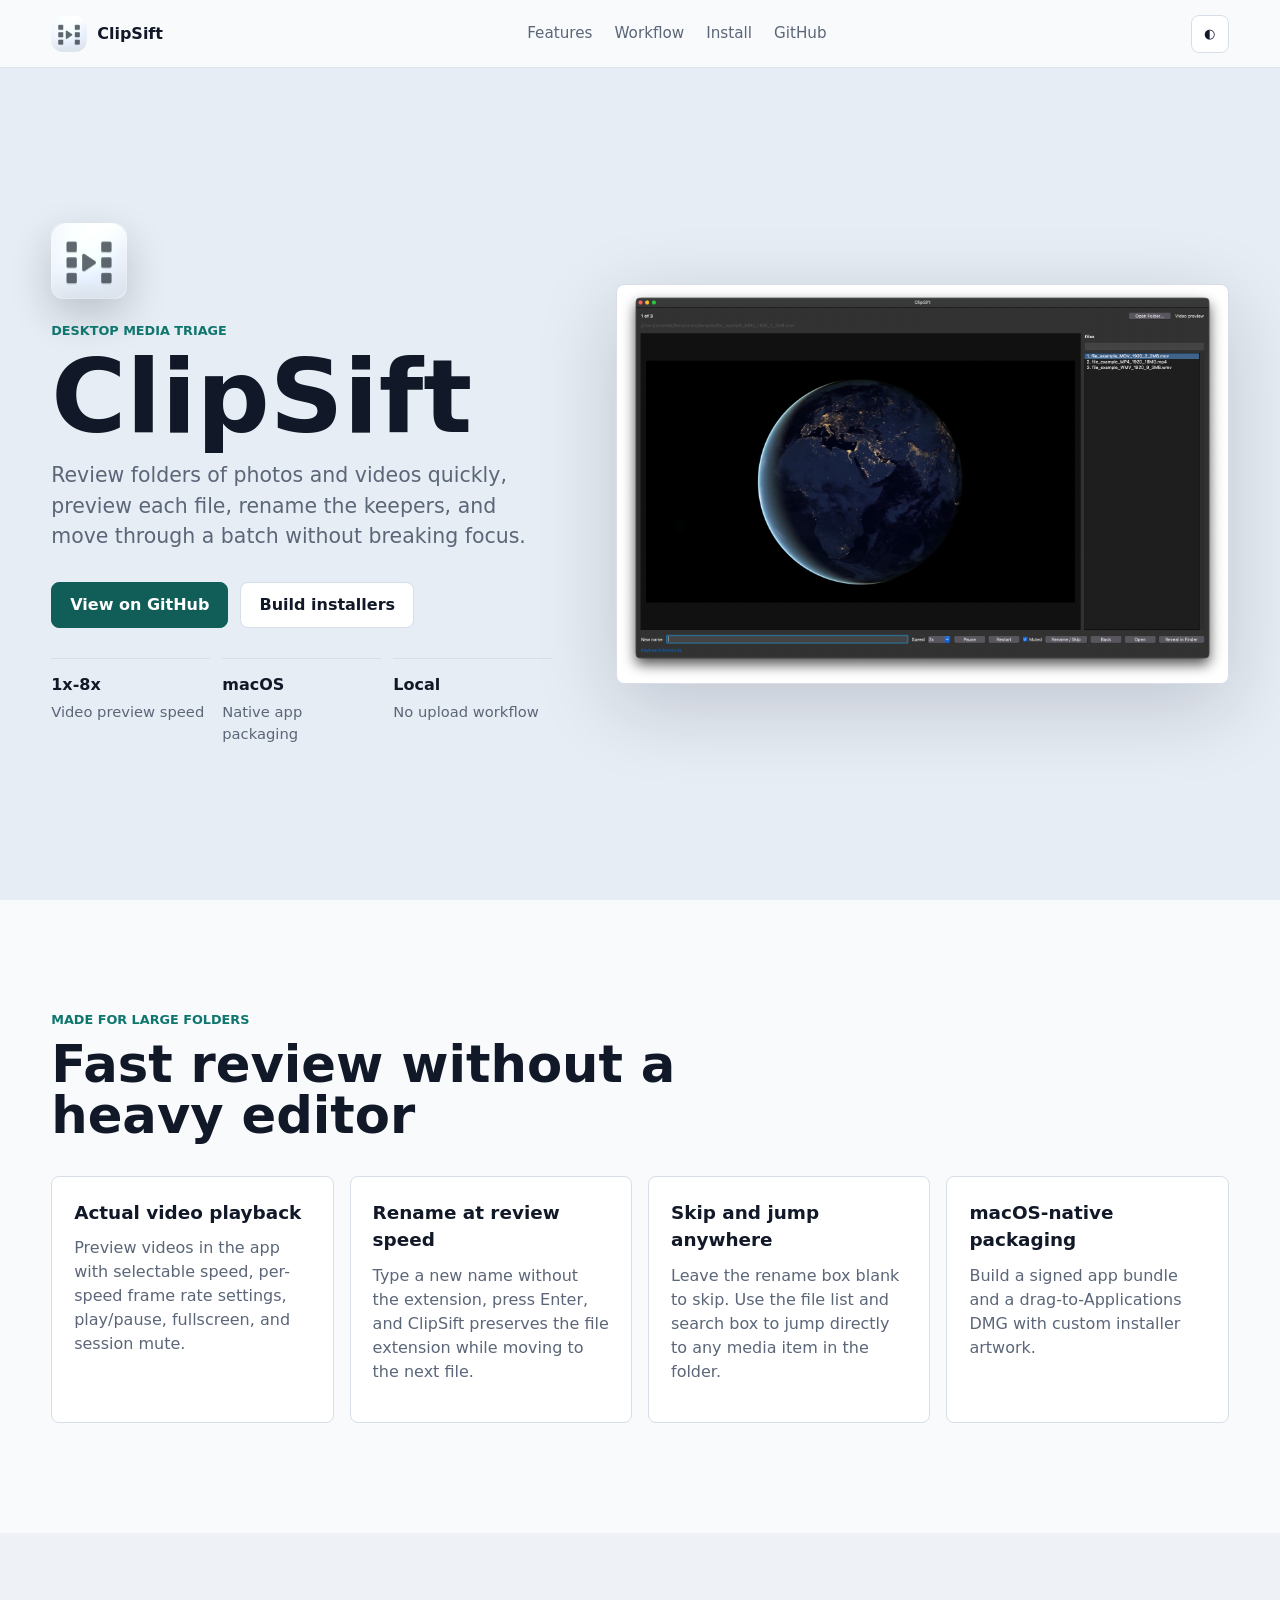
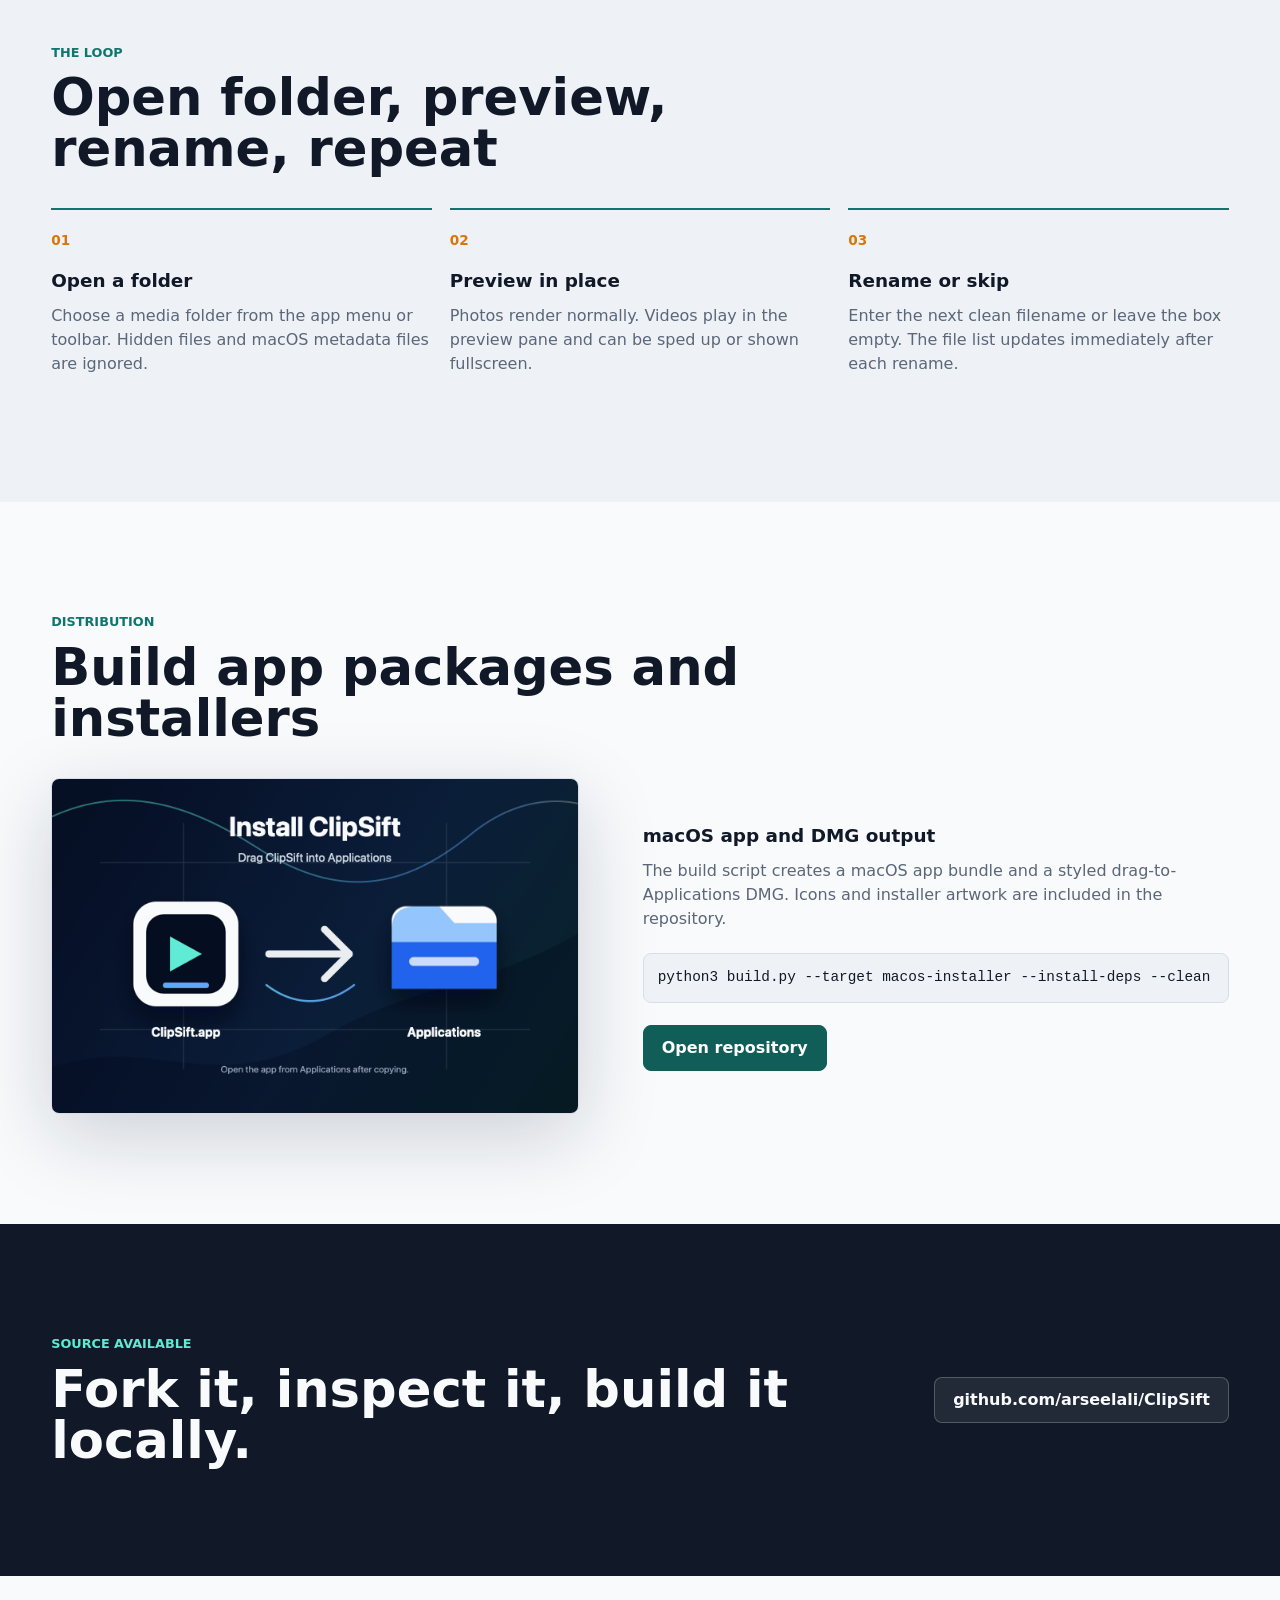
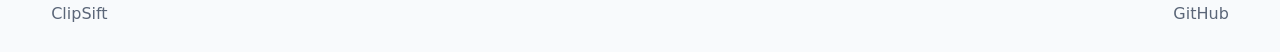
==== web/index.html @ e2be3283 "Add files via upload" ====
<!doctype html>
<html lang="en">
  <head>
    <meta charset="utf-8">
    <meta name="viewport" content="width=device-width, initial-scale=1">
    <meta name="description" content="ClipSift is a fast desktop tool for reviewing photos and videos, previewing media, and renaming files one by one.">
    <meta name="theme-color" content="#0f172a">
    <title>ClipSift | Fast Media Review and Rename Tool</title>
    <link rel="icon" href="assets/clipsift-light.png">
    <link rel="stylesheet" href="styles.css">
  </head>
  <body>
    <header class="site-header">
      <a class="brand" href="#top" aria-label="ClipSift home">
        <img src="assets/clipsift-light.png" alt="" width="36" height="36">
        <span>ClipSift</span>
      </a>
      <nav class="nav-links" aria-label="Primary navigation">
        <a href="#features">Features</a>
        <a href="#workflow">Workflow</a>
        <a href="#install">Install</a>
        <a href="https://github.com/arseelali/ClipSift/">GitHub</a>
      </nav>
      <button class="theme-toggle" type="button" aria-label="Toggle color theme">
        <span aria-hidden="true">◐</span>
      </button>
    </header>

    <main id="top">
      <section class="hero section-band">
        <div class="hero-copy">
          <img class="hero-icon" src="assets/clipsift-light.png" alt="ClipSift app icon">
          <p class="eyebrow">Desktop media triage</p>
          <h1>ClipSift</h1>
          <p class="lead">
            Review folders of photos and videos quickly, preview each file, rename the keepers, and move through a batch without breaking focus.
          </p>
          <div class="hero-actions">
            <a class="button primary" href="https://github.com/arseelali/ClipSift/">View on GitHub</a>
            <a class="button secondary" href="#install">Build installers</a>
          </div>
          <dl class="quick-stats" aria-label="ClipSift highlights">
            <div>
              <dt>1x-8x</dt>
              <dd>Video preview speed</dd>
            </div>
            <div>
              <dt>macOS</dt>
              <dd>Native app packaging</dd>
            </div>
            <div>
              <dt>Local</dt>
              <dd>No upload workflow</dd>
            </div>
          </dl>
        </div>

        <div class="mockup-frame" aria-label="ClipSift application screenshot demo">
          <img src="assets/demo.png" alt="1920 by 1080 ClipSift Demo">
        </div>
      </section>

      <section id="features" class="section">
        <div class="section-heading">
          <p class="eyebrow">Made for large folders</p>
          <h2>Fast review without a heavy editor</h2>
        </div>
        <div class="feature-grid">
          <article class="feature-card">
            <h3>Actual video playback</h3>
            <p>Preview videos in the app with selectable speed, per-speed frame rate settings, play/pause, fullscreen, and session mute.</p>
          </article>
          <article class="feature-card">
            <h3>Rename at review speed</h3>
            <p>Type a new name without the extension, press Enter, and ClipSift preserves the file extension while moving to the next file.</p>
          </article>
          <article class="feature-card">
            <h3>Skip and jump anywhere</h3>
            <p>Leave the rename box blank to skip. Use the file list and search box to jump directly to any media item in the folder.</p>
          </article>
          <article class="feature-card">
            <h3>macOS-native packaging</h3>
            <p>Build a signed app bundle and a drag-to-Applications DMG with custom installer artwork.</p>
          </article>
        </div>
      </section>

      <section id="workflow" class="section workflow">
        <div class="section-heading">
          <p class="eyebrow">The loop</p>
          <h2>Open folder, preview, rename, repeat</h2>
        </div>
        <div class="steps">
          <article>
            <span>01</span>
            <h3>Open a folder</h3>
            <p>Choose a media folder from the app menu or toolbar. Hidden files and macOS metadata files are ignored.</p>
          </article>
          <article>
            <span>02</span>
            <h3>Preview in place</h3>
            <p>Photos render normally. Videos play in the preview pane and can be sped up or shown fullscreen.</p>
          </article>
          <article>
            <span>03</span>
            <h3>Rename or skip</h3>
            <p>Enter the next clean filename or leave the box empty. The file list updates immediately after each rename.</p>
          </article>
        </div>
      </section>

      <section id="install" class="section install-section">
        <div class="section-heading">
          <p class="eyebrow">Distribution</p>
          <h2>Build app packages and installers</h2>
        </div>
        <div class="install-layout">
          <div class="installer-preview">
            <img src="assets/dmg-background.png" alt="ClipSift macOS drag-and-drop installer background">
          </div>
          <div class="install-copy">
            <h3>macOS app and DMG output</h3>
            <p>
              The build script creates a macOS app bundle and a styled drag-to-Applications DMG. Icons and installer artwork are included in the repository.
            </p>
            <div class="command-list" aria-label="Build commands">
              <code>python3 build.py --target macos-installer --install-deps --clean</code>
            </div>
            <a class="button primary" href="https://github.com/arseelali/ClipSift/">Open repository</a>
          </div>
        </div>
      </section>

      <section class="section source-section">
        <div>
          <p class="eyebrow">Source available</p>
          <h2>Fork it, inspect it, build it locally.</h2>
        </div>
        <a class="button secondary" href="https://github.com/arseelali/ClipSift/">github.com/arseelali/ClipSift</a>
      </section>
    </main>

    <footer class="site-footer">
      <span>ClipSift</span>
      <a href="https://github.com/arseelali/ClipSift/">GitHub</a>
    </footer>

    <script src="script.js"></script>
  </body>
</html>
---- web/styles.css ----
:root {
  color-scheme: light;
  --bg: #f8fafc;
  --surface: #ffffff;
  --surface-strong: #eef2f7;
  --ink: #111827;
  --muted: #5b6678;
  --line: #d8dee8;
  --brand: #0f766e;
  --brand-strong: #115e59;
  --accent: #d97706;
  --hero-bg: #e7edf4;
  --shadow: 0 22px 80px rgba(15, 23, 42, 0.18);
}

:root[data-theme="dark"] {
  color-scheme: dark;
  --bg: #0a0f1a;
  --surface: #111827;
  --surface-strong: #182235;
  --ink: #f8fafc;
  --muted: #a8b3c5;
  --line: #2b3547;
  --brand: #5eead4;
  --brand-strong: #99f6e4;
  --accent: #f59e0b;
  --hero-bg: #0f172a;
  --shadow: 0 22px 80px rgba(0, 0, 0, 0.38);
}

* {
  box-sizing: border-box;
}

html {
  scroll-behavior: smooth;
}

body {
  margin: 0;
  background: var(--bg);
  color: var(--ink);
  font-family: Inter, ui-sans-serif, system-ui, -apple-system, BlinkMacSystemFont, "Segoe UI", sans-serif;
  line-height: 1.5;
}

a {
  color: inherit;
  text-decoration: none;
}

img {
  display: block;
  max-width: 100%;
}

.site-header {
  position: sticky;
  top: 0;
  z-index: 10;
  display: flex;
  align-items: center;
  justify-content: space-between;
  gap: 24px;
  min-height: 68px;
  padding: 12px clamp(18px, 4vw, 56px);
  border-bottom: 1px solid color-mix(in srgb, var(--line), transparent 25%);
  background: color-mix(in srgb, var(--bg), transparent 10%);
  backdrop-filter: blur(16px);
}

.brand {
  display: inline-flex;
  align-items: center;
  gap: 10px;
  font-weight: 760;
}

.brand img,
.hero-icon {
  border-radius: 12px;
}

.nav-links {
  display: flex;
  align-items: center;
  gap: 22px;
  color: var(--muted);
  font-size: 0.95rem;
}

.nav-links a:hover {
  color: var(--ink);
}

.theme-toggle {
  display: inline-grid;
  place-items: center;
  width: 38px;
  height: 38px;
  border: 1px solid var(--line);
  border-radius: 8px;
  background: var(--surface);
  color: var(--ink);
  cursor: pointer;
}

.section-band {
  background: var(--hero-bg);
}

.hero {
  display: grid;
  grid-template-columns: minmax(0, 0.9fr) minmax(420px, 1.1fr);
  gap: clamp(28px, 5vw, 72px);
  align-items: center;
  min-height: calc(100vh - 68px);
  padding: clamp(48px, 7vw, 92px) clamp(18px, 4vw, 56px);
  overflow: hidden;
}

.hero-copy {
  max-width: 650px;
}

.hero-icon {
  width: 76px;
  height: 76px;
  margin-bottom: 22px;
  box-shadow: 0 16px 40px rgba(15, 23, 42, 0.2);
}

.eyebrow {
  margin: 0 0 10px;
  color: var(--brand);
  font-size: 0.8rem;
  font-weight: 780;
  text-transform: uppercase;
}

h1,
h2,
h3,
p {
  margin-top: 0;
}

h1 {
  margin-bottom: 16px;
  font-size: clamp(3.6rem, 8vw, 7.8rem);
  line-height: 0.92;
}

h2 {
  margin-bottom: 12px;
  font-size: clamp(2rem, 4vw, 4.2rem);
  line-height: 1;
}

h3 {
  margin-bottom: 10px;
  font-size: 1.15rem;
}

.lead {
  max-width: 58ch;
  color: var(--muted);
  font-size: clamp(1.08rem, 1.6vw, 1.28rem);
}

.hero-actions {
  display: flex;
  flex-wrap: wrap;
  gap: 12px;
  margin: 30px 0;
}

.button {
  display: inline-flex;
  align-items: center;
  justify-content: center;
  min-height: 46px;
  padding: 0 18px;
  border-radius: 8px;
  border: 1px solid var(--line);
  font-weight: 720;
}

.button.primary {
  border-color: var(--brand-strong);
  background: var(--brand-strong);
  color: #ffffff;
}

:root[data-theme="dark"] .button.primary {
  color: #082f2c;
}

.button.secondary {
  background: var(--surface);
}

.quick-stats {
  display: grid;
  grid-template-columns: repeat(3, minmax(0, 1fr));
  gap: 12px;
  max-width: 620px;
  margin: 0;
}

.quick-stats div {
  border-top: 1px solid var(--line);
  padding-top: 14px;
}

.quick-stats dt {
  font-weight: 780;
}

.quick-stats dd {
  margin: 4px 0 0;
  color: var(--muted);
  font-size: 0.92rem;
}

.mockup-frame {
  border: 1px solid var(--line);
  border-radius: 8px;
  background: var(--surface);
  box-shadow: var(--shadow);
  overflow: hidden;
}

.mockup-frame img {
  width: auto;
}

.section {
  padding: clamp(60px, 9vw, 110px) clamp(18px, 4vw, 56px);
}

.section-heading {
  max-width: 760px;
  margin-bottom: 34px;
}

.feature-grid {
  display: grid;
  grid-template-columns: repeat(4, minmax(0, 1fr));
  gap: 16px;
}

.feature-card {
  min-height: 230px;
  border: 1px solid var(--line);
  border-radius: 8px;
  padding: 22px;
  background: var(--surface);
}

.feature-card p,
.steps p,
.install-copy p {
  color: var(--muted);
}

.workflow {
  background: var(--surface-strong);
}

.steps {
  display: grid;
  grid-template-columns: repeat(3, minmax(0, 1fr));
  gap: 18px;
}

.steps article {
  border-top: 2px solid var(--brand);
  padding-top: 20px;
}

.steps span {
  display: block;
  margin-bottom: 16px;
  color: var(--accent);
  font-size: 0.85rem;
  font-weight: 800;
}

.install-layout {
  display: grid;
  grid-template-columns: minmax(320px, 0.9fr) minmax(0, 1fr);
  gap: clamp(24px, 5vw, 64px);
  align-items: center;
}

.installer-preview {
  border: 1px solid var(--line);
  border-radius: 8px;
  overflow: hidden;
  background: var(--surface);
  box-shadow: var(--shadow);
}

.install-copy {
  max-width: 660px;
}

.command-list {
  display: grid;
  gap: 10px;
  margin: 22px 0;
}

.command-list code {
  display: block;
  overflow-x: auto;
  border: 1px solid var(--line);
  border-radius: 8px;
  padding: 13px 14px;
  background: var(--surface-strong);
  color: var(--ink);
  font-size: 0.9rem;
}

.source-section {
  display: flex;
  align-items: center;
  justify-content: space-between;
  gap: 24px;
  background: #111827;
  color: #f8fafc;
}

.source-section .eyebrow {
  color: #5eead4;
}

.source-section h2 {
  margin: 0;
}

.source-section .button {
  border-color: rgba(255, 255, 255, 0.22);
  background: rgba(255, 255, 255, 0.08);
}

.site-footer {
  display: flex;
  justify-content: space-between;
  gap: 18px;
  padding: 26px clamp(18px, 4vw, 56px);
  color: var(--muted);
}

@media (max-width: 980px) {
  .hero,
  .install-layout {
    grid-template-columns: 1fr;
  }

  .hero {
    min-height: auto;
  }

  .feature-grid {
    grid-template-columns: repeat(2, minmax(0, 1fr));
  }
}

@media (max-width: 720px) {
  .site-header {
    align-items: flex-start;
  }

  .nav-links {
    display: none;
  }

  .quick-stats,
  .steps,
  .feature-grid {
    grid-template-columns: 1fr;
  }

  .source-section {
    align-items: flex-start;
    flex-direction: column;
  }
}
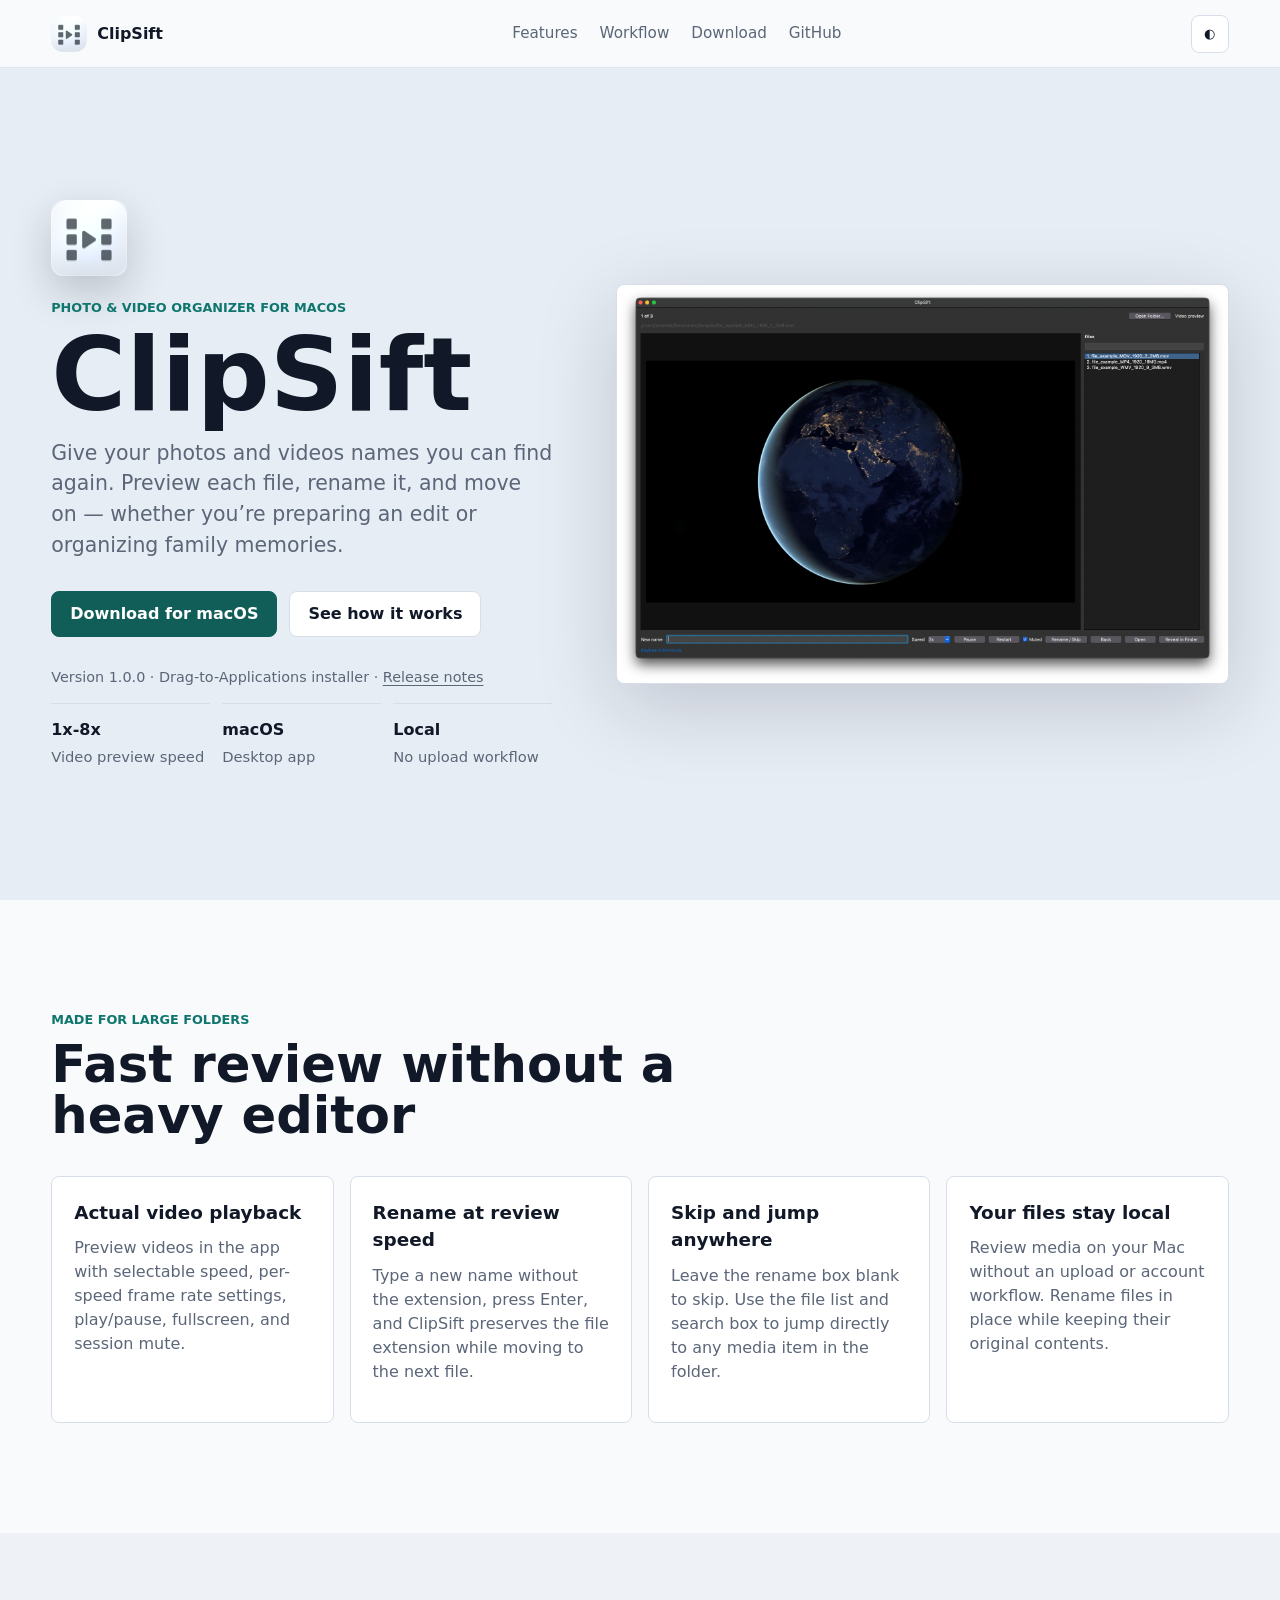
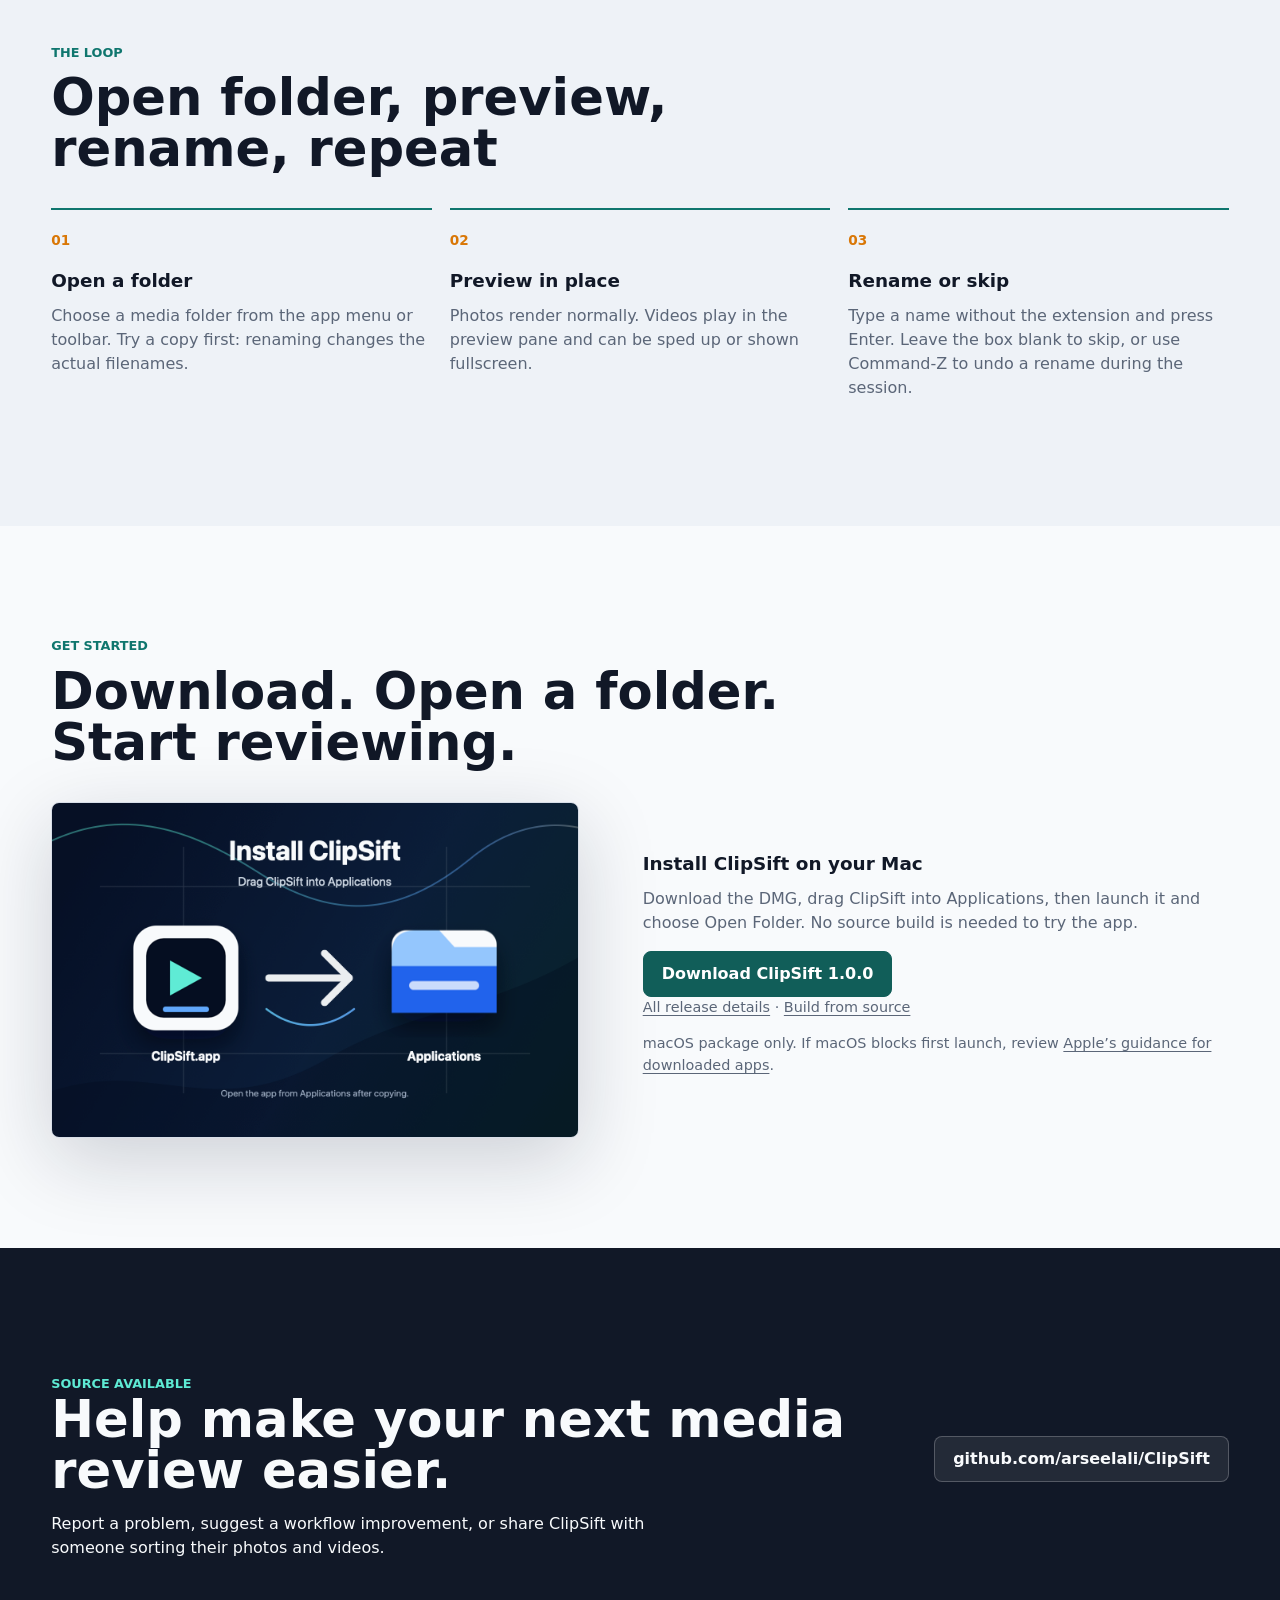
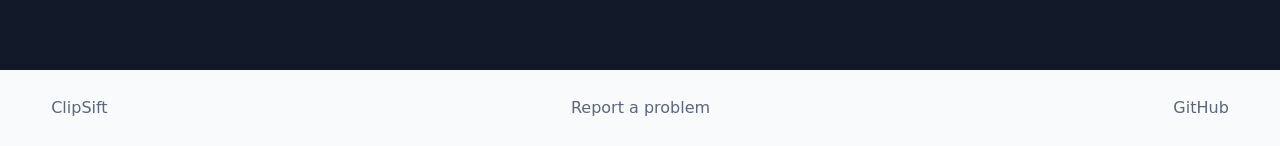
==== commit 9dc7d730: "Lead the ClipSift website with downloads and clear media workflows" ====
--- a/web/index.html
+++ b/web/index.html
@@ -3,9 +3,22 @@
   <head>
     <meta charset="utf-8">
     <meta name="viewport" content="width=device-width, initial-scale=1">
-    <meta name="description" content="ClipSift is a fast desktop tool for reviewing photos and videos, previewing media, and renaming files one by one.">
+    <meta name="description" content="Review and rename photos and videos on your Mac. ClipSift combines local previews, 1×–8× video playback, and a keyboard workflow. Download the macOS app.">
+    <link rel="canonical" href="https://arseelali.github.io/ClipSift/web/">
+    <meta property="og:type" content="website">
+    <meta property="og:title" content="ClipSift — Review and rename photos &amp; videos on macOS">
+    <meta property="og:description" content="Give camera clips and personal media useful names. Preview, rename, skip, repeat — all on your Mac.">
+    <meta property="og:url" content="https://arseelali.github.io/ClipSift/web/">
+    <meta property="og:image" content="https://arseelali.github.io/ClipSift/web/assets/social-preview.png">
+    <meta property="og:image:width" content="1280">
+    <meta property="og:image:height" content="640">
+    <meta property="og:image:alt" content="ClipSift: review and rename photos and videos on macOS">
+    <meta name="twitter:card" content="summary_large_image">
+    <meta name="twitter:title" content="ClipSift — Review and rename photos &amp; videos on macOS">
+    <meta name="twitter:description" content="Preview photos and videos, rename files, and move through your media folder without breaking focus.">
+    <meta name="twitter:image" content="https://arseelali.github.io/ClipSift/web/assets/social-preview.png">
     <meta name="theme-color" content="#0f172a">
-    <title>ClipSift | Fast Media Review and Rename Tool</title>
+    <title>ClipSift — Photo &amp; Video Review and Rename App for macOS</title>
     <link rel="icon" href="assets/clipsift-light.png">
     <link rel="stylesheet" href="styles.css">
   </head>
@@ -18,7 +31,7 @@
       <nav class="nav-links" aria-label="Primary navigation">
         <a href="#features">Features</a>
         <a href="#workflow">Workflow</a>
-        <a href="#install">Install</a>
+        <a href="#install">Download</a>
         <a href="https://github.com/arseelali/ClipSift/">GitHub</a>
       </nav>
       <button class="theme-toggle" type="button" aria-label="Toggle color theme">
@@ -30,15 +43,16 @@
       <section class="hero section-band">
         <div class="hero-copy">
           <img class="hero-icon" src="assets/clipsift-light.png" alt="ClipSift app icon">
-          <p class="eyebrow">Desktop media triage</p>
+          <p class="eyebrow">Photo &amp; video organizer for macOS</p>
           <h1>ClipSift</h1>
           <p class="lead">
-            Review folders of photos and videos quickly, preview each file, rename the keepers, and move through a batch without breaking focus.
+            Give your photos and videos names you can find again. Preview each file, rename it, and move on — whether you’re preparing an edit or organizing family memories.
           </p>
           <div class="hero-actions">
-            <a class="button primary" href="https://github.com/arseelali/ClipSift/">View on GitHub</a>
-            <a class="button secondary" href="#install">Build installers</a>
+            <a class="button primary" href="https://github.com/arseelali/ClipSift/releases/download/v1.0.0/ClipSift-1.0.0-macOS.dmg">Download for macOS</a>
+            <a class="button secondary" href="#workflow">See how it works</a>
           </div>
+          <p class="download-note">Version 1.0.0 · Drag-to-Applications installer · <a href="https://github.com/arseelali/ClipSift/releases/latest">Release notes</a></p>
           <dl class="quick-stats" aria-label="ClipSift highlights">
             <div>
               <dt>1x-8x</dt>
@@ -46,7 +60,7 @@
             </div>
             <div>
               <dt>macOS</dt>
-              <dd>Native app packaging</dd>
+              <dd>Desktop app</dd>
             </div>
             <div>
               <dt>Local</dt>
@@ -56,7 +70,7 @@
         </div>
 
         <div class="mockup-frame" aria-label="ClipSift application screenshot demo">
-          <img src="assets/demo.png" alt="1920 by 1080 ClipSift Demo">
+          <img src="assets/demo.png" alt="ClipSift showing a video preview, searchable file list, filename field, and playback controls" width="3644" height="2370" fetchpriority="high">
         </div>
       </section>
 
@@ -79,8 +93,8 @@
             <p>Leave the rename box blank to skip. Use the file list and search box to jump directly to any media item in the folder.</p>
           </article>
           <article class="feature-card">
-            <h3>macOS-native packaging</h3>
-            <p>Build a signed app bundle and a drag-to-Applications DMG with custom installer artwork.</p>
+            <h3>Your files stay local</h3>
+            <p>Review media on your Mac without an upload or account workflow. Rename files in place while keeping their original contents.</p>
           </article>
         </div>
       </section>
@@ -94,7 +108,7 @@
           <article>
             <span>01</span>
             <h3>Open a folder</h3>
-            <p>Choose a media folder from the app menu or toolbar. Hidden files and macOS metadata files are ignored.</p>
+            <p>Choose a media folder from the app menu or toolbar. Try a copy first: renaming changes the actual filenames.</p>
           </article>
           <article>
             <span>02</span>
@@ -104,29 +118,28 @@
           <article>
             <span>03</span>
             <h3>Rename or skip</h3>
-            <p>Enter the next clean filename or leave the box empty. The file list updates immediately after each rename.</p>
+            <p>Type a name without the extension and press Enter. Leave the box blank to skip, or use Command-Z to undo a rename during the session.</p>
           </article>
         </div>
       </section>
 
       <section id="install" class="section install-section">
         <div class="section-heading">
-          <p class="eyebrow">Distribution</p>
-          <h2>Build app packages and installers</h2>
+          <p class="eyebrow">Get started</p>
+          <h2>Download. Open a folder. Start reviewing.</h2>
         </div>
         <div class="install-layout">
           <div class="installer-preview">
             <img src="assets/dmg-background.png" alt="ClipSift macOS drag-and-drop installer background">
           </div>
           <div class="install-copy">
-            <h3>macOS app and DMG output</h3>
+            <h3>Install ClipSift on your Mac</h3>
             <p>
-              The build script creates a macOS app bundle and a styled drag-to-Applications DMG. Icons and installer artwork are included in the repository.
+              Download the DMG, drag ClipSift into Applications, then launch it and choose Open Folder. No source build is needed to try the app.
             </p>
-            <div class="command-list" aria-label="Build commands">
-              <code>python3 build.py --target macos-installer --install-deps --clean</code>
-            </div>
-            <a class="button primary" href="https://github.com/arseelali/ClipSift/">Open repository</a>
+            <a class="button primary" href="https://github.com/arseelali/ClipSift/releases/download/v1.0.0/ClipSift-1.0.0-macOS.dmg">Download ClipSift 1.0.0</a>
+            <p class="download-note"><a href="https://github.com/arseelali/ClipSift/releases/latest">All release details</a> · <a href="https://github.com/arseelali/ClipSift/blob/main/BUILD.md">Build from source</a></p>
+            <p class="download-note">macOS package only. If macOS blocks first launch, review <a href="https://support.apple.com/102445">Apple’s guidance for downloaded apps</a>.</p>
           </div>
         </div>
       </section>
@@ -134,7 +147,8 @@
       <section class="section source-section">
         <div>
           <p class="eyebrow">Source available</p>
-          <h2>Fork it, inspect it, build it locally.</h2>
+          <h2>Help make your next media review easier.</h2>
+          <p>Report a problem, suggest a workflow improvement, or share ClipSift with someone sorting their photos and videos.</p>
         </div>
         <a class="button secondary" href="https://github.com/arseelali/ClipSift/">github.com/arseelali/ClipSift</a>
       </section>
@@ -142,6 +156,7 @@
 
     <footer class="site-footer">
       <span>ClipSift</span>
+      <a href="https://github.com/arseelali/ClipSift/issues/new?template=bug_report.md">Report a problem</a>
       <a href="https://github.com/arseelali/ClipSift/">GitHub</a>
     </footer>
 
--- a/web/styles.css
+++ b/web/styles.css
@@ -49,6 +49,26 @@
   text-decoration: none;
 }
 
+a:focus-visible,
+button:focus-visible {
+  outline: 3px solid var(--brand);
+  outline-offset: 4px;
+}
+
+.download-note {
+  color: var(--muted);
+  font-size: 0.9rem;
+}
+
+.download-note a {
+  text-decoration: underline;
+  text-underline-offset: 3px;
+}
+
+section[id] {
+  scroll-margin-top: 90px;
+}
+
 img {
   display: block;
   max-width: 100%;
@@ -232,7 +252,8 @@
 }
 
 .mockup-frame img {
-  width: auto;
+  width: 100%;
+  height: auto;
 }
 
 .section {
@@ -340,6 +361,17 @@
   margin: 0;
 }
 
+.source-section p {
+  max-width: 60ch;
+  margin: 16px 0 0;
+}
+
+@media (prefers-reduced-motion: reduce) {
+  html {
+    scroll-behavior: auto;
+  }
+}
+
 .source-section .button {
   border-color: rgba(255, 255, 255, 0.22);
   background: rgba(255, 255, 255, 0.08);
